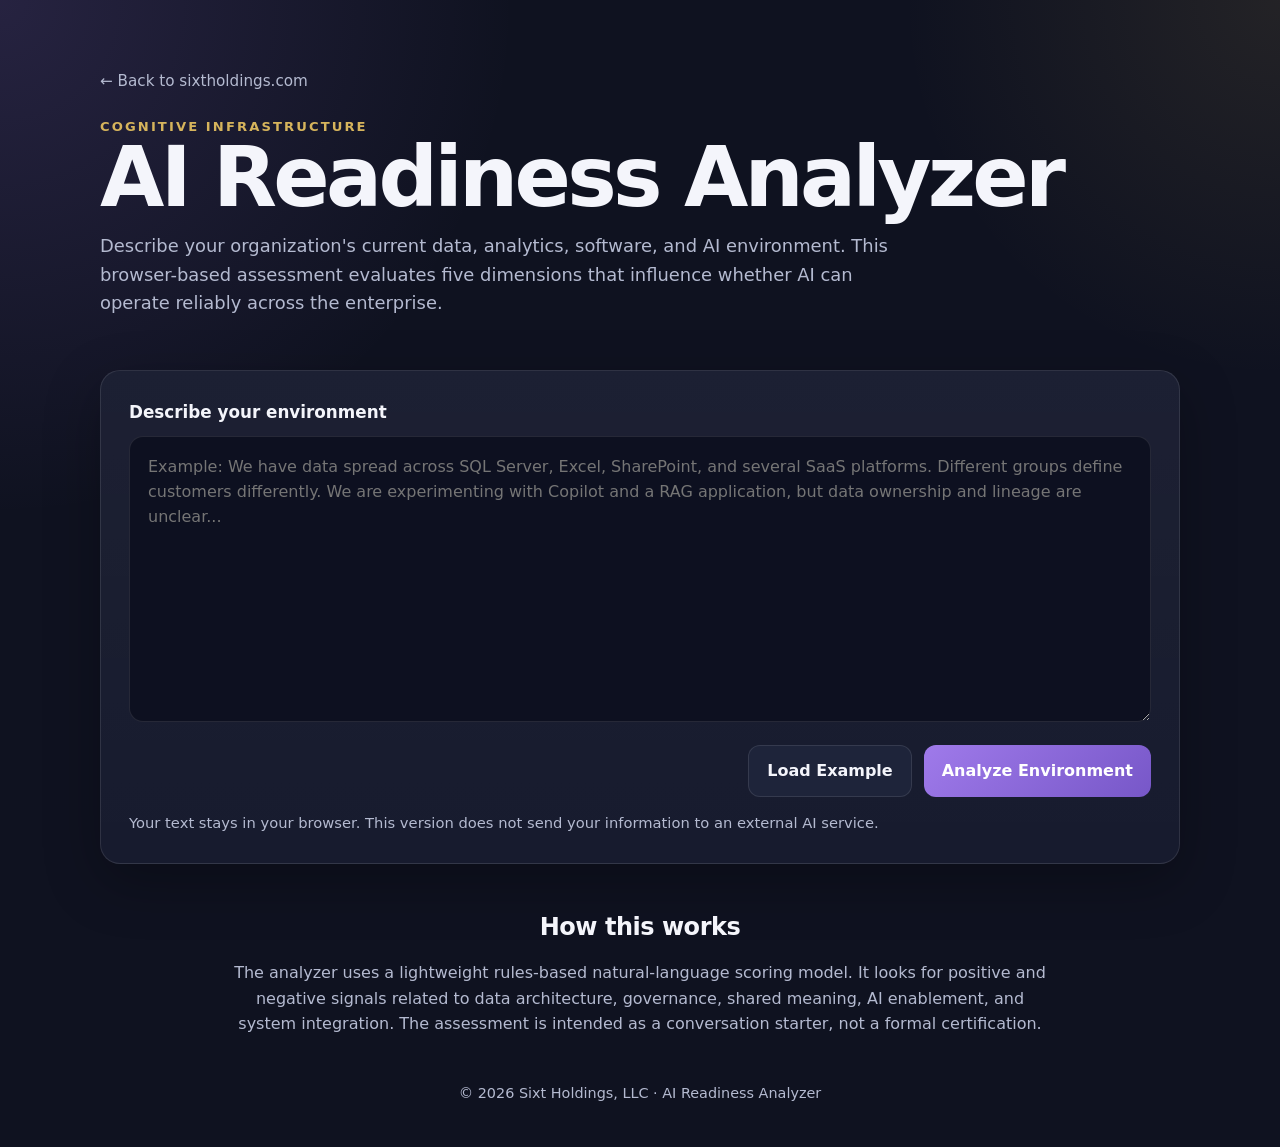
==== ai-readiness/index.html @ 9b1927eb "new AI Readiness app" ====
<!DOCTYPE html>
<html lang="en">
<head>
  <meta charset="UTF-8" />
  <meta name="viewport" content="width=device-width, initial-scale=1.0" />
  <meta name="description" content="AI Readiness Analyzer for evaluating enterprise data, governance, semantics, integration, and AI enablement." />
  <title>AI Readiness Analyzer | Sixt Holdings</title>
  <link rel="stylesheet" href="style.css" />
</head>
<body>
  <main class="page-shell">
    <section class="hero">
      <a class="back-link" href="/">← Back to sixtholdings.com</a>
      <div class="eyebrow">Cognitive Infrastructure</div>
      <h1>AI Readiness Analyzer</h1>
      <p class="hero-copy">
        Describe your organization's current data, analytics, software, and AI environment.
        This browser-based assessment evaluates five dimensions that influence whether AI can operate
        reliably across the enterprise.
      </p>
    </section>

    <section class="card input-card">
      <label for="environment">Describe your environment</label>
      <textarea
        id="environment"
        rows="10"
        placeholder="Example: We have data spread across SQL Server, Excel, SharePoint, and several SaaS platforms. Different groups define customers differently. We are experimenting with Copilot and a RAG application, but data ownership and lineage are unclear..."
      ></textarea>

      <div class="input-actions">
        <button id="exampleBtn" class="secondary-btn" type="button">Load Example</button>
        <button id="analyzeBtn" class="primary-btn" type="button">Analyze Environment</button>
      </div>

      <p class="privacy-note">
        Your text stays in your browser. This version does not send your information to an external AI service.
      </p>
    </section>

    <section id="results" class="results hidden" aria-live="polite">
      <section class="card score-card">
        <div>
          <div class="eyebrow">Overall Assessment</div>
          <h2>AI Readiness Score</h2>
        </div>
        <div class="overall-score">
          <span id="overallScore">0</span><span class="score-denominator">/100</span>
        </div>
        <div class="progress-track">
          <div id="overallBar" class="progress-fill"></div>
        </div>
        <p id="readinessLabel" class="readiness-label"></p>
      </section>

      <section class="card">
        <h2>Readiness Dimensions</h2>
        <div id="dimensionGrid" class="dimension-grid"></div>
      </section>

      <section class="card finding-card">
        <div class="eyebrow">Primary Finding</div>
        <h2 id="primaryFindingTitle">Assessment</h2>
        <p id="primaryFinding"></p>
      </section>

      <section class="card">
        <h2>Recommended Next Steps</h2>
        <ol id="recommendations" class="recommendation-list"></ol>
      </section>

      <section class="card signals-card">
        <h2>Signals Detected</h2>
        <p class="section-intro">
          These indicators explain the score and are not intended as a formal audit determination.
        </p>
        <div id="signals" class="signal-list"></div>
      </section>
    </section>

    <section class="methodology">
      <h2>How this works</h2>
      <p>
        The analyzer uses a lightweight rules-based natural-language scoring model. It looks for positive
        and negative signals related to data architecture, governance, shared meaning, AI enablement,
        and system integration. The assessment is intended as a conversation starter, not a formal certification.
      </p>
    </section>

    <footer>
      <p>© <span id="year"></span> Sixt Holdings, LLC · AI Readiness Analyzer</p>
    </footer>
  </main>

  <script src="app.js"></script>
</body>
</html>
---- ai-readiness/style.css ----
* { box-sizing: border-box; }
:root {
  --bg: #0f1220;
  --panel: #171b2e;
  --panel-2: #1e243a;
  --text: #f4f5fb;
  --muted: #b4bad0;
  --accent: #9f7aea;
  --accent-2: #d6b45c;
  --border: rgba(255,255,255,0.10);
  --shadow: 0 18px 55px rgba(0,0,0,0.28);
}
html { scroll-behavior: smooth; }
body {
  margin: 0;
  font-family: Inter, ui-sans-serif, system-ui, -apple-system, BlinkMacSystemFont, "Segoe UI", sans-serif;
  background:
    radial-gradient(circle at top left, rgba(159,122,234,0.16), transparent 30%),
    radial-gradient(circle at top right, rgba(214,180,92,0.10), transparent 22%),
    var(--bg);
  color: var(--text);
  line-height: 1.6;
}
.page-shell { width: min(1080px, calc(100% - 32px)); margin: 0 auto; padding: 44px 0 28px; }
.hero { padding: 24px 0 34px; }
.back-link { color: var(--muted); text-decoration: none; font-size: .95rem; }
.back-link:hover { color: var(--text); }
.eyebrow { margin-top: 22px; color: var(--accent-2); font-size: .82rem; font-weight: 800; letter-spacing: .16em; text-transform: uppercase; }
h1,h2,h3,p { margin-top: 0; }
h1 { margin-bottom: 14px; font-size: clamp(2.6rem, 7vw, 5.2rem); line-height: .98; letter-spacing: -.045em; }
h2 { margin-bottom: 14px; font-size: 1.5rem; letter-spacing: -.02em; }
.hero-copy { max-width: 790px; color: var(--muted); font-size: 1.12rem; }
.card {
  margin-bottom: 22px; padding: 28px;
  background: linear-gradient(180deg, rgba(255,255,255,.025), transparent), var(--panel);
  border: 1px solid var(--border); border-radius: 20px; box-shadow: var(--shadow);
}
.input-card label { display: block; margin-bottom: 10px; font-weight: 750; font-size: 1.05rem; }
textarea {
  width: 100%; min-height: 220px; padding: 18px; resize: vertical;
  border: 1px solid var(--border); border-radius: 14px; outline: none;
  background: #0d1020; color: var(--text); font: inherit; line-height: 1.55;
}
textarea:focus { border-color: var(--accent); box-shadow: 0 0 0 3px rgba(159,122,234,.14); }
.input-actions { display: flex; justify-content: flex-end; gap: 12px; margin-top: 16px; flex-wrap: wrap; }
button { padding: 12px 18px; border: 0; border-radius: 12px; font: inherit; font-weight: 750; cursor: pointer; }
.primary-btn { background: linear-gradient(135deg, var(--accent), #7757c8); color: white; }
.primary-btn:hover { transform: translateY(-1px); }
.secondary-btn { background: var(--panel-2); color: var(--text); border: 1px solid var(--border); }
.privacy-note,.section-intro { margin: 14px 0 0; color: var(--muted); font-size: .92rem; }
.hidden { display: none; }
.score-card { display: grid; grid-template-columns: 1fr auto; align-items: end; gap: 10px 24px; }
.overall-score { font-size: clamp(2.8rem, 7vw, 5rem); font-weight: 850; letter-spacing: -.05em; line-height: 1; }
.score-denominator { color: var(--muted); font-size: 1.2rem; font-weight: 650; letter-spacing: normal; }
.progress-track { grid-column: 1 / -1; height: 13px; overflow: hidden; background: #0d1020; border-radius: 999px; border: 1px solid var(--border); }
.progress-fill { height: 100%; width: 0%; background: linear-gradient(90deg, var(--accent), var(--accent-2)); border-radius: inherit; transition: width 500ms ease; }
.readiness-label { grid-column: 1 / -1; margin: 2px 0 0; color: var(--muted); font-weight: 700; }
.dimension-grid { display: grid; grid-template-columns: repeat(5,minmax(0,1fr)); gap: 14px; }
.dimension { padding: 18px; background: var(--panel-2); border: 1px solid var(--border); border-radius: 15px; }
.dimension-name { min-height: 46px; color: var(--muted); font-size: .9rem; font-weight: 700; }
.dimension-score { margin-top: 8px; font-size: 2rem; font-weight: 850; letter-spacing: -.04em; }
.mini-track { height: 7px; margin-top: 10px; background: #0d1020; border-radius: 999px; overflow: hidden; }
.mini-fill { height: 100%; background: linear-gradient(90deg, var(--accent), var(--accent-2)); }
.finding-card { border-left: 4px solid var(--accent-2); }
.finding-card p { margin-bottom: 0; color: var(--muted); font-size: 1.03rem; }
.recommendation-list { padding-left: 22px; margin-bottom: 0; }
.recommendation-list li { padding: 7px 0 7px 5px; }
.signal-list { display: flex; flex-wrap: wrap; gap: 10px; margin-top: 18px; }
.signal { padding: 8px 11px; border-radius: 999px; font-size: .86rem; border: 1px solid var(--border); background: var(--panel-2); }
.signal.positive::before { content: "✓ "; }
.signal.negative::before { content: "△ "; }
.methodology { max-width: 820px; margin: 44px auto 20px; color: var(--muted); text-align: center; }
.methodology h2 { color: var(--text); }
footer { padding-top: 25px; color: var(--muted); text-align: center; font-size: .9rem; }
@media (max-width: 860px) { .dimension-grid { grid-template-columns: repeat(2,minmax(0,1fr)); } }
@media (max-width: 560px) {
  .page-shell { width: min(100% - 20px,1080px); padding-top: 22px; }
  .card { padding: 20px; border-radius: 16px; }
  .score-card { grid-template-columns: 1fr; }
  .dimension-grid { grid-template-columns: 1fr; }
  .input-actions { flex-direction: column-reverse; }
  button { width: 100%; }
}
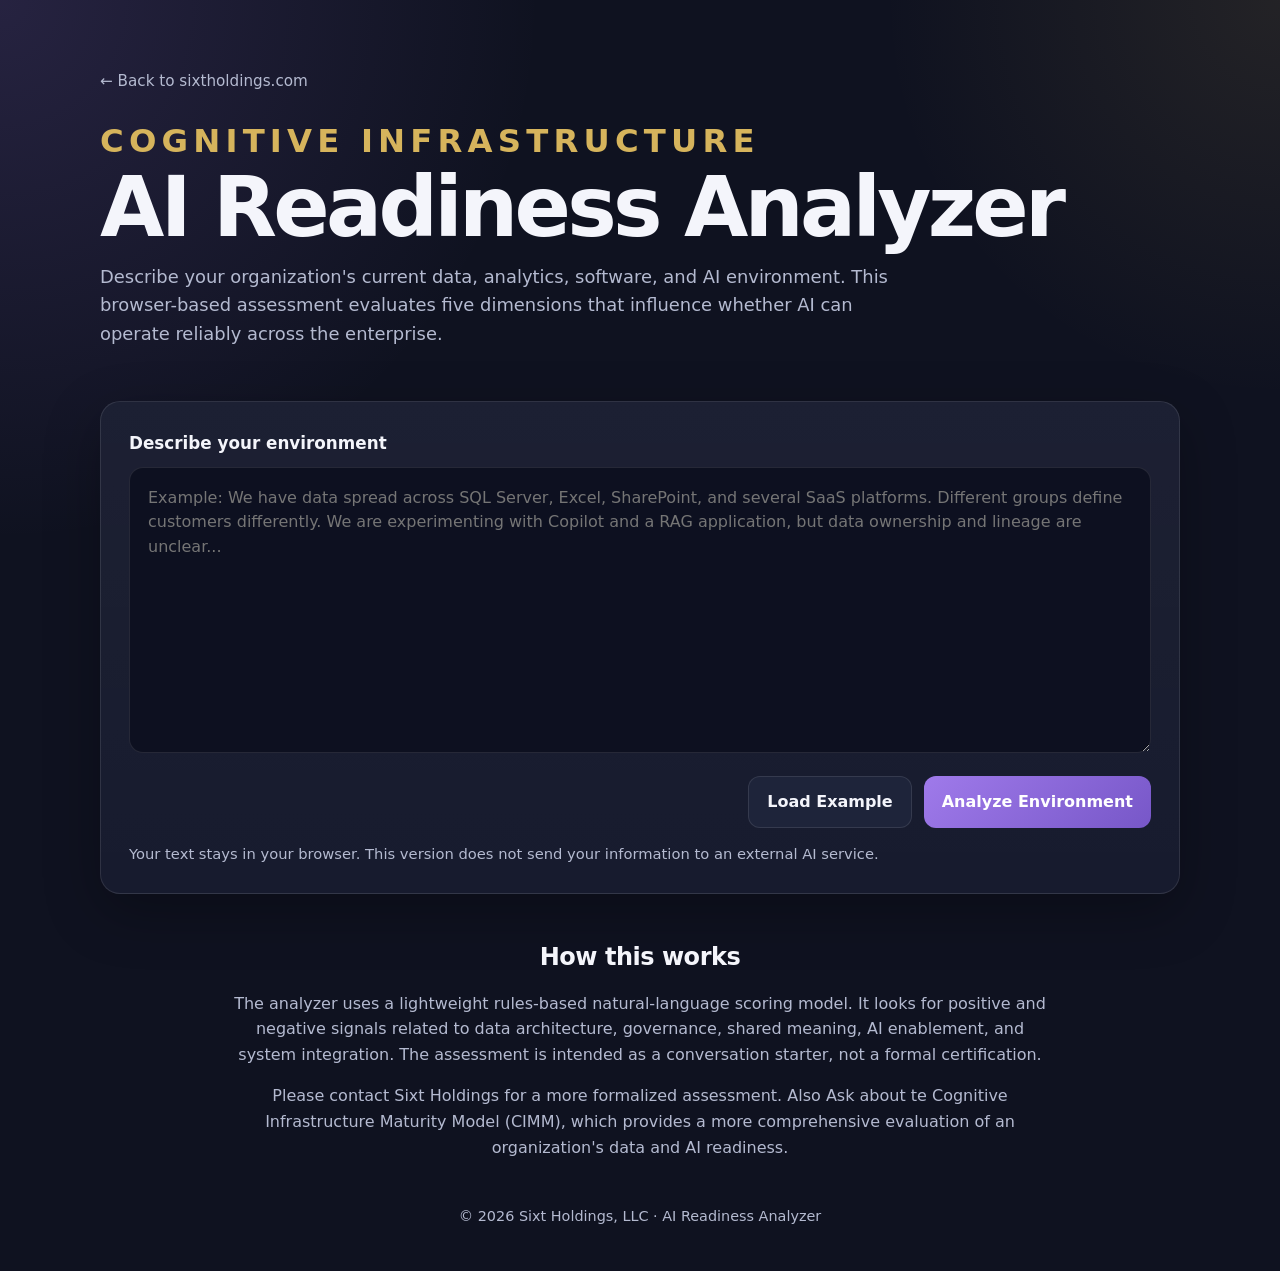
==== commit 80097d0a: "uppdate messages" ====
--- a/ai-readiness/index.html
+++ b/ai-readiness/index.html
@@ -85,6 +85,11 @@
         and negative signals related to data architecture, governance, shared meaning, AI enablement,
         and system integration. The assessment is intended as a conversation starter, not a formal certification.
       </p>
+      <p>
+        Please contact Sixt Holdings for a more formalized assessment.  Also Ask about te Cognitive 
+        Infrastructure Maturity Model (CIMM), which provides a more comprehensive evaluation of an organization's 
+        data and AI readiness.
+      </p>
     </section>
 
     <footer>
--- a/ai-readiness/style.css
+++ b/ai-readiness/style.css
@@ -25,7 +25,7 @@
 .hero { padding: 24px 0 34px; }
 .back-link { color: var(--muted); text-decoration: none; font-size: .95rem; }
 .back-link:hover { color: var(--text); }
-.eyebrow { margin-top: 22px; color: var(--accent-2); font-size: .82rem; font-weight: 800; letter-spacing: .16em; text-transform: uppercase; }
+.eyebrow { margin-top: 22px; color: var(--accent-2); font-size: 2.02rem; font-weight: 800; letter-spacing: .16em; text-transform: uppercase; }
 h1,h2,h3,p { margin-top: 0; }
 h1 { margin-bottom: 14px; font-size: clamp(2.6rem, 7vw, 5.2rem); line-height: .98; letter-spacing: -.045em; }
 h2 { margin-bottom: 14px; font-size: 1.5rem; letter-spacing: -.02em; }
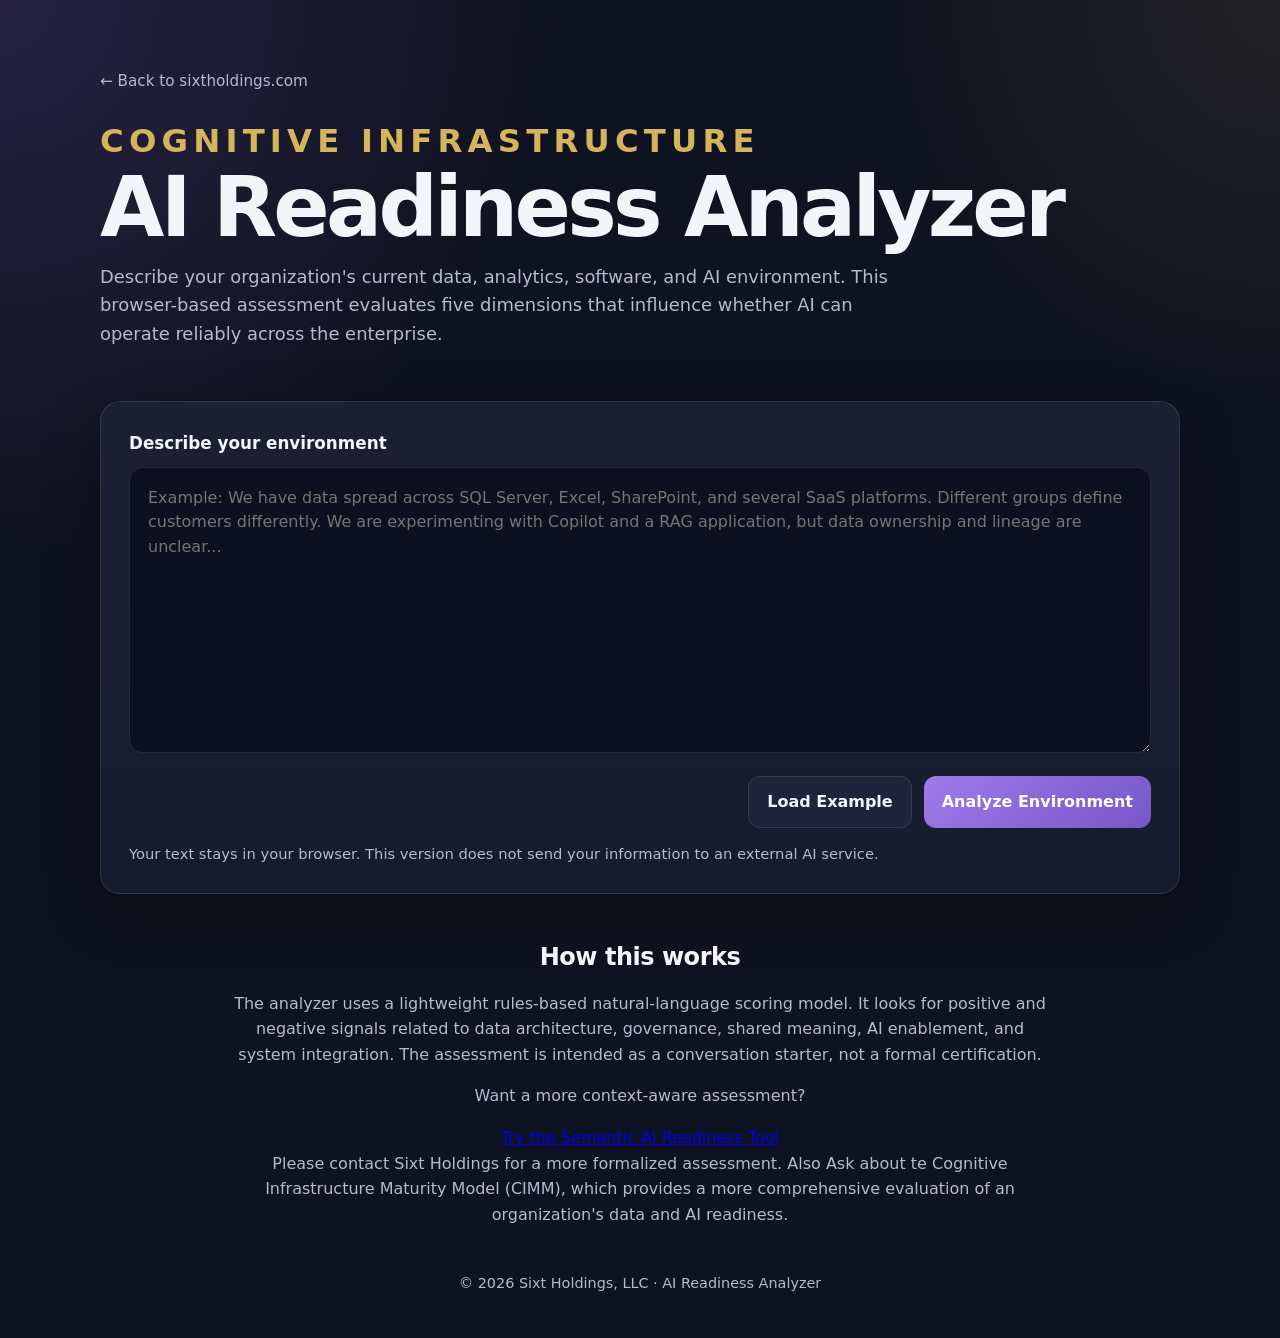
==== commit efd0af7b: "semantic model" ====
--- a/ai-readiness/index.html
+++ b/ai-readiness/index.html
@@ -85,6 +85,12 @@
         and negative signals related to data architecture, governance, shared meaning, AI enablement,
         and system integration. The assessment is intended as a conversation starter, not a formal certification.
       </p>
+      <div class="tool-switch">
+        <p>Want a more context-aware assessment?</p>
+        <a href="../ai-readiness-sem/index.html" class="semantic-link">
+        Try the Semantic AI Readiness Tool
+        </a>
+      </div>
       <p>
         Please contact Sixt Holdings for a more formalized assessment.  Also Ask about te Cognitive 
         Infrastructure Maturity Model (CIMM), which provides a more comprehensive evaluation of an organization's 
